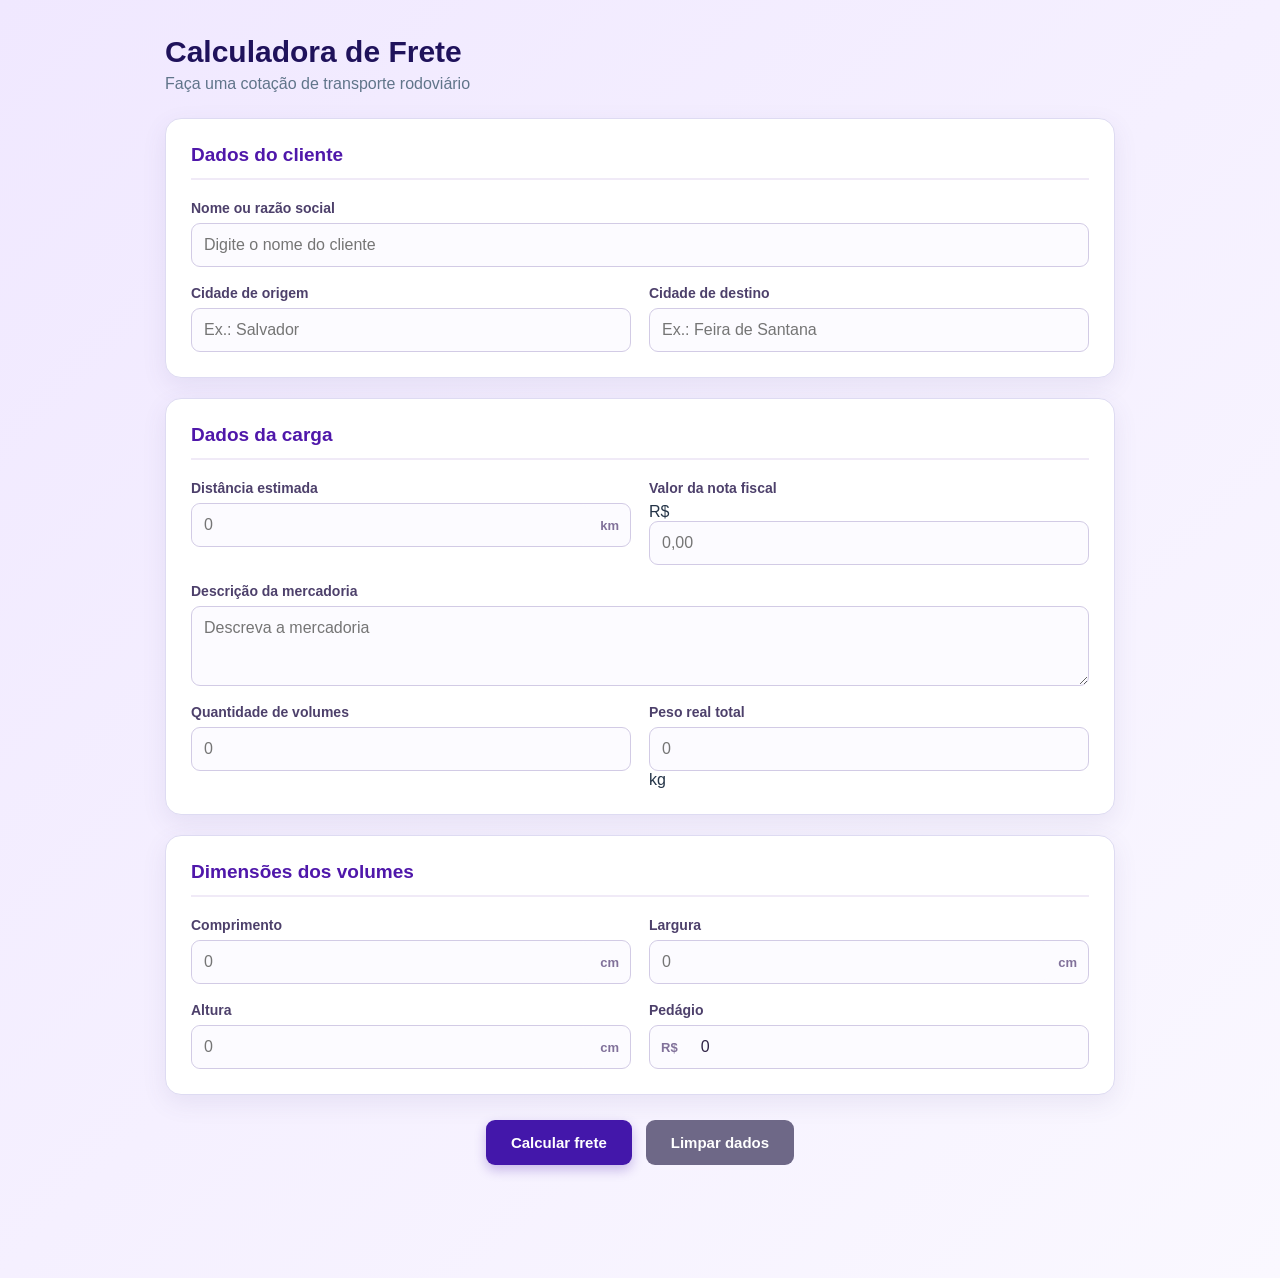
==== index.html @ ba723547 "Rename calcularF.html to index.html" ====
<!DOCTYPE html>
<html lang="pt-BR">
<head>
    <meta charset="UTF-8">
    <meta name="viewport" content="width=device-width, initial-scale=1.0">
    <title>Calculadora de Frete</title>
    <link rel="stylesheet" href="calcularF.css">
</head>
<body>
    <main class="container">
        <header class="cabecalho">
            <div>
                <h1><strong>Calculadora de Frete </strong></h1>
                <p>Faça uma cotação de transporte rodoviário</p>
            </div>
        </header>

        <form class="formulario" onsubmit="event.preventDefault(); calcularFrete();">
            <section class="card">
                <h2>Dados do cliente</h2>

                <div class="grid">
                    <div class="campo campoGrande">
                        <label for="cliente">Nome ou razão social</label>
                        <input type="text" id="cliente" placeholder="Digite o nome do cliente">
                    </div>

                    <div class="campo">
                        <label for="origem">Cidade de origem</label>
                        <input type="text" id="origem" placeholder="Ex.: Salvador">
                    </div>

                    <div class="campo">
                        <label for="destino">Cidade de destino</label>
                        <input type="text" id="destino" placeholder="Ex.: Feira de Santana">
                    </div>
                </div>
            </section>

            <section class="card">
                <h2>Dados da carga</h2>

                <div class="grid">
                    <div class="campo">
                        <label for="distancia">Distância estimada</label>
                        <div class="entradaUnidade">
                            <input type="number" id="distancia" min="1" step="0.01" placeholder="0">
                            <span>km</span>
                        </div>
                    </div>

                    <div class="campo">
                        <label for="valorNota">Valor da nota fiscal</label>
                        <div class="entrada-unidade">
                            <span>R$</span>
                            <input type="number" id="valorNota" min="0" step="0.01" placeholder="0,00">
                        </div>
                    </div>

                    <div class="campo campoGrande">
                        <label for="mercadoria">Descrição da mercadoria</label>
                        <textarea id="mercadoria" rows="3" placeholder="Descreva a mercadoria"></textarea>
                    </div>

                    <div class="campo">
                        <label for="quantidadeVolumes">Quantidade de volumes</label>
                        <input type="number" id="quantidadeVolumes" min="1" step="1" placeholder="0">
                    </div>

                    <div class="campo">
                        <label for="pesoReal">Peso real total</label>
                        <div class="entrada-unidade">
                            <input type="number" id="pesoReal" min="0.01" step="0.01" placeholder="0">
                            <span>kg</span>
                        </div>
                    </div>
                </div>
            </section>

            <section class="card">
                <h2>Dimensões dos volumes</h2>

                <div class="grid">
                    <div class="campo">
                        <label for="comprimento">Comprimento</label>
                        <div class="entradaUnidade">
                            <input type="number" id="comprimento" min="0.01" step="0.01" placeholder="0">
                            <span>cm</span>
                        </div>
                    </div>

                    <div class="campo">
                        <label for="largura">Largura</label>
                        <div class="entradaUnidade">
                            <input type="number" id="largura" min="0.01" step="0.01" placeholder="0">
                            <span>cm</span>
                        </div>
                    </div>

                    <div class="campo">
                        <label for="altura">Altura</label>
                        <div class="entradaUnidade">
                            <input type="number" id="altura" min="0.01" step="0.01" placeholder="0">
                            <span>cm</span>
                        </div>
                    </div>

                    <div class="campo">
                        <label for="pedagio">Pedágio</label>
                        <div class="entradaUnidade">
                            <span>R$</span>
                            <input type="number" id="pedagio" min="0" step="0.01" value="0">
                        </div>
                    </div>
                </div>
            </section>

            <div class="botoes">
                <button type="submit" class="btnCalcular">Calcular frete</button>
                <button type="button" class="btnLimpar" onclick="limparDados()">Limpar dados</button>
            </div>
        </form>

        <section id="resultado" class="resultado"></section>

        <footer>
            <p> </p>
        </footer>
    </main>

    <script src="calcularF.js"></script>
</body>
</html>
---- calcularF.css ----
* {
    box-sizing: border-box;
}

body {
    margin: 0;
    min-height: 100vh;
    font-family: Arial, Helvetica, sans-serif;
    color: #243447;
    background: linear-gradient(135deg, #f0e8ff, #faf8ff);
}

.container {
    width: min(950px, 92%);
    margin: 35px auto;
}

.cabecalho {
    display: flex;
    align-items: center;
    gap: 18px;
    margin-bottom: 25px;
}

.icone {
    display: grid;
    width: 62px;
    height: 62px;
    place-items: center;
    border-radius: 16px;
    font-size: 32px;
    background: #4317aa;
    box-shadow: 0 8px 18px #1769aa44;
}

h1 {
    margin: 0;
    color: #1f125b;
    font-size: 30px;
}

.cabecalho p {
    margin: 6px 0 0;
    color: #60758a;
}

.card {
    margin-bottom: 20px;
    padding: 25px;
    border: 1px solid #dedbf2;
    border-radius: 16px;
    background: #ffffff;
    box-shadow: 0 8px 25px #56498518;
}

.card h2 {
    margin: 0 0 20px;
    padding-bottom: 12px;
    border-bottom: 2px solid #f0eaf7;
    color: #4f17aa;
    font-size: 19px;
}

.grid {
    display: grid;
    grid-template-columns: repeat(2, 1fr);
    gap: 18px;
}

.campo {
    display: flex;
    flex-direction: column;
    gap: 7px;
}

.campoGrande {
    grid-column: span 2;
}

label {
    color: #4d406b;
    font-size: 14px;
    font-weight: bold;
}

input,
textarea {
    width: 100%;
    border: 1px solid #d2cbe5;
    border-radius: 9px;
    outline: none;
    padding: 12px;
    color: #312447;
    background: #fcfbff;
    font: inherit;
    transition: 0.2s;
}

textarea {
    resize: vertical;
}

input:focus,
textarea:focus {
    border-color: #4a17aa;
    background: #fff;
    box-shadow: 0 0 0 3px #4a17aa22;
}

.entradaUnidade {
    display: flex;
    align-items: center;
    overflow: hidden;
    border: 1px solid #d2cbe5;
    border-radius: 9px;
    background: #fcfbff;
}

.entradaUnidade input {
    border: 0;
    box-shadow: none;
}

.entradaUnidade span {
    padding: 0 11px;
    color: #81719a;
    font-size: 13px;
    font-weight: bold;
}

.botoes {
    display: flex;
    justify-content: center;
    gap: 14px;
    margin: 25px 0;
}

button {
    border: 0;
    border-radius: 9px;
    padding: 14px 25px;
    color: white;
    cursor: pointer;
    font-size: 15px;
    font-weight: bold;
    transition: 0.2s;
}

button:hover {
    transform: translateY(-2px);
    filter: brightness(1.08);
}

.btnCalcular {
    background: #4317aa;
    box-shadow: 0 5px 12px #4317aa44;
}

.btnLimpar {
    background: #6e6887;
}

.resultado {
    padding: 25px;
    border-left: 5px solid #7225a5;
    border-radius: 14px;
    background: #ffffff;
    box-shadow: 0 8px 25px #59498518;
}

.resultado:empty {
    display: none;
}

.resultado h2 {
    margin-top: 0;
    color: #4f17aa;
}

.resultado h3 {
    margin-top: 20px;
    padding-top: 15px;
    border-top: 1px solid #e0dbf2;
    color: #4f17aa;
}

footer {
    padding: 20px;
    text-align: center;
    color: #95719a;
    font-size: 13px;
}

@media (max-width: 650px) {
    .container {
        width: 94%;
        margin: 20px auto;
    }

    .grid {
        grid-template-columns: 1fr;
    }

    .campo-grande {
        grid-column: span 1;
    }

    .botoes {
        flex-direction: column;
    }

    button {
        width: 100%;
    }

    h1 {
        font-size: 24px;
    }
}
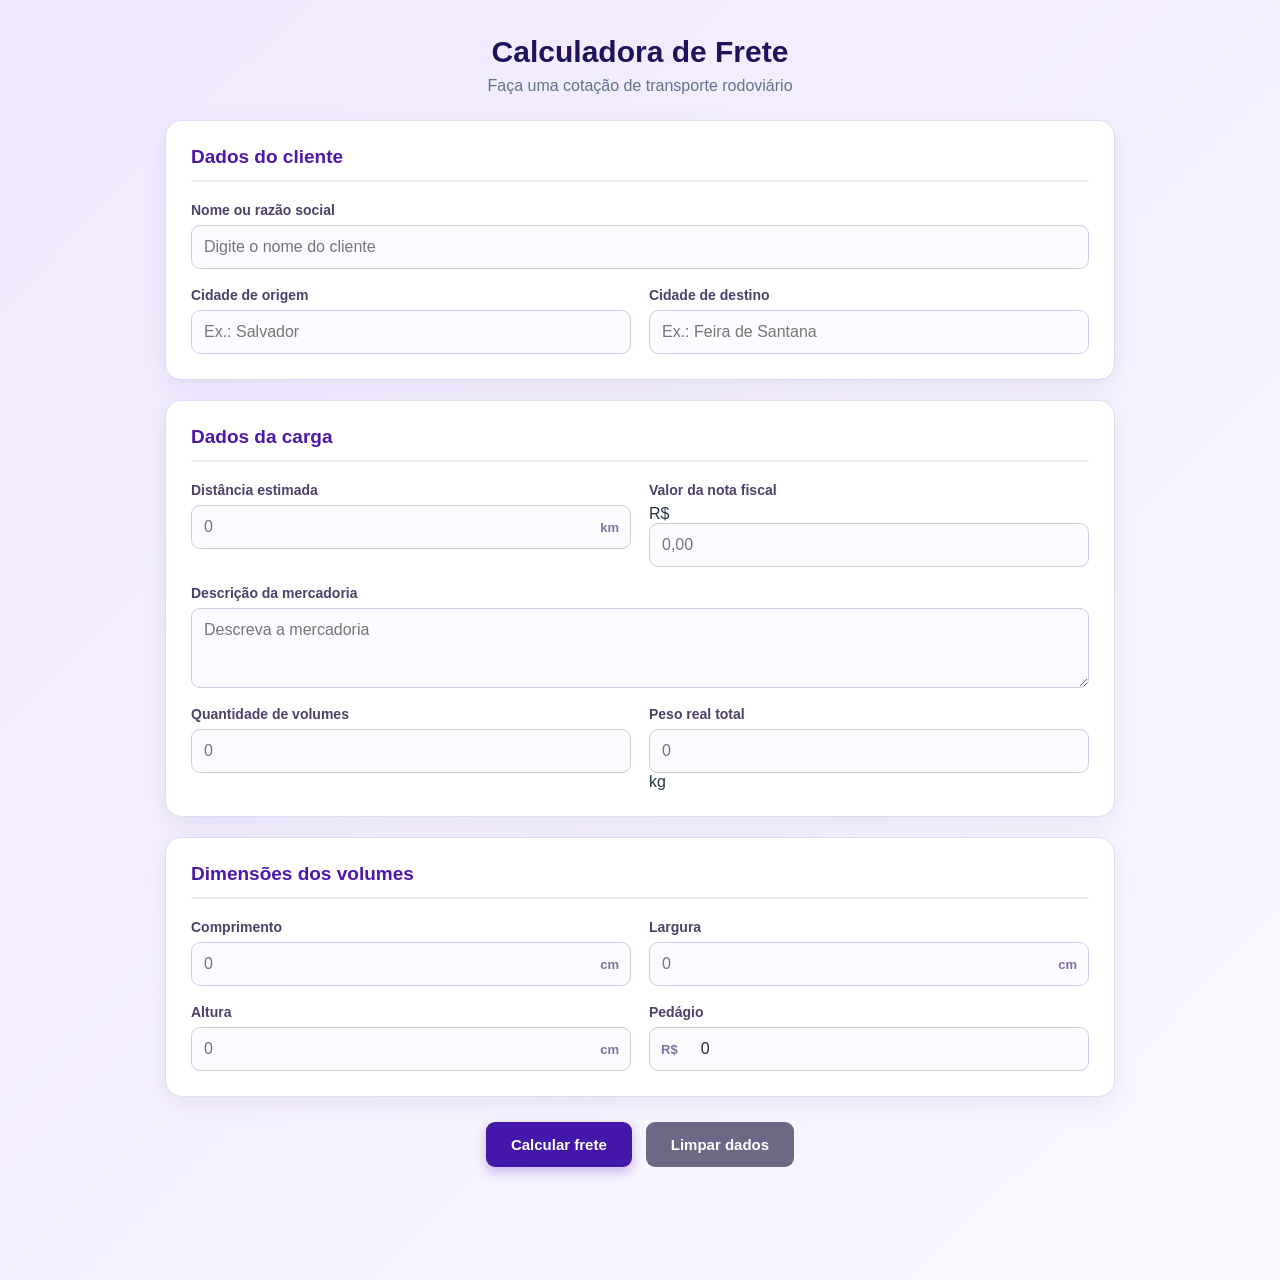
==== commit 5f41dcb0: "Update index.html" ====
--- a/index.html
+++ b/index.html
@@ -3,8 +3,8 @@
 <head>
     <meta charset="UTF-8">
     <meta name="viewport" content="width=device-width, initial-scale=1.0">
-    <title>Calculadora de Frete</title>
-    <link rel="stylesheet" href="calcularF.css">
+    <title>Cotação de Frete</title>
+    <link rel="stylesheet" href="style.css">
 </head>
 <body>
     <main class="container">
@@ -128,6 +128,6 @@
         </footer>
     </main>
 
-    <script src="calcularF.js"></script>
+    <script src="script.js"></script>
 </body>
 </html>
--- a/style.css
+++ b/style.css
@@ -0,0 +1,210 @@
+* {
+    box-sizing: border-box;
+}
+
+body {
+    margin: 0;
+    min-height: 100vh;
+    font-family: Arial, Helvetica, sans-serif;
+    color: #243447;
+    background: linear-gradient(135deg, #f0e8ff, #faf8ff);
+}
+
+.container {
+    width: min(950px, 92%);
+    margin: 35px auto;
+}
+
+.cabecalho {
+    align-items: center;
+    gap: 18px;
+    margin-bottom: 25px;
+    display: block;
+    text-align: center;
+}
+
+h1 {
+    margin: 0;
+    color: #1f125b;
+    font-size: 30px;
+}
+
+.cabecalho p {
+    margin: 6px 0 0;
+    color: #60758a;
+    margin-top: 8px;
+}
+
+.card {
+    margin-bottom: 20px;
+    padding: 25px;
+    border: 1px solid #dedbf2;
+    border-radius: 16px;
+    background: #ffffff;
+    box-shadow: 0 8px 25px #56498518;
+}
+
+.card h2 {
+    margin: 0 0 20px;
+    padding-bottom: 12px;
+    border-bottom: 2px solid #f0eaf7;
+    color: #4f17aa;
+    font-size: 19px;
+}
+
+.grid {
+    display: grid;
+    grid-template-columns: repeat(2, 1fr);
+    gap: 18px;
+}
+
+.campo {
+    display: flex;
+    flex-direction: column;
+    gap: 7px;
+}
+
+.campoGrande {
+    grid-column: span 2;
+}
+
+label {
+    color: #4d406b;
+    font-size: 14px;
+    font-weight: bold;
+}
+
+input,
+textarea {
+    width: 100%;
+    border: 1px solid #d2cbe5;
+    border-radius: 9px;
+    outline: none;
+    padding: 12px;
+    color: #312447;
+    background: #fcfbff;
+    font: inherit;
+    transition: 0.2s;
+}
+
+textarea {
+    resize: vertical;
+}
+
+input:focus,
+textarea:focus {
+    border-color: #4a17aa;
+    background: #fff;
+    box-shadow: 0 0 0 3px #4a17aa22;
+}
+
+.entradaUnidade {
+    display: flex;
+    align-items: center;
+    overflow: hidden;
+    border: 1px solid #d2cbe5;
+    border-radius: 9px;
+    background: #fcfbff;
+}
+
+.entradaUnidade input {
+    border: 0;
+    box-shadow: none;
+}
+
+.entradaUnidade span {
+    padding: 0 11px;
+    color: #81719a;
+    font-size: 13px;
+    font-weight: bold;
+}
+
+.botoes {
+    display: flex;
+    justify-content: center;
+    gap: 14px;
+    margin: 25px 0;
+}
+
+button {
+    border: 0;
+    border-radius: 9px;
+    padding: 14px 25px;
+    color: white;
+    cursor: pointer;
+    font-size: 15px;
+    font-weight: bold;
+    transition: 0.2s;
+}
+
+button:hover {
+    transform: translateY(-2px);
+    filter: brightness(1.08);
+}
+
+.btnCalcular {
+    background: #4317aa;
+    box-shadow: 0 5px 12px #4317aa44;
+}
+
+.btnLimpar {
+    background: #6e6887;
+}
+
+.resultado {
+    padding: 25px;
+    border-left: 5px solid #7225a5;
+    border-radius: 14px;
+    background: #ffffff;
+    box-shadow: 0 8px 25px #59498518;
+}
+
+.resultado:empty {
+    display: none;
+}
+
+.resultado h2 {
+    margin-top: 0;
+    color: #4f17aa;
+}
+
+.resultado h3 {
+    margin-top: 20px;
+    padding-top: 15px;
+    border-top: 1px solid #e0dbf2;
+    color: #4f17aa;
+}
+
+footer {
+    padding: 20px;
+    text-align: center;
+    color: #95719a;
+    font-size: 13px;
+}
+
+@media (max-width: 650px) {
+    .container {
+        width: 94%;
+        margin: 20px auto;
+    }
+
+    .grid {
+        grid-template-columns: 1fr;
+    }
+
+    .campo-grande {
+        grid-column: span 1;
+    }
+
+    .botoes {
+        flex-direction: column;
+    }
+
+    button {
+        width: 100%;
+    }
+
+    h1 {
+        font-size: 24px;
+    }
+}
